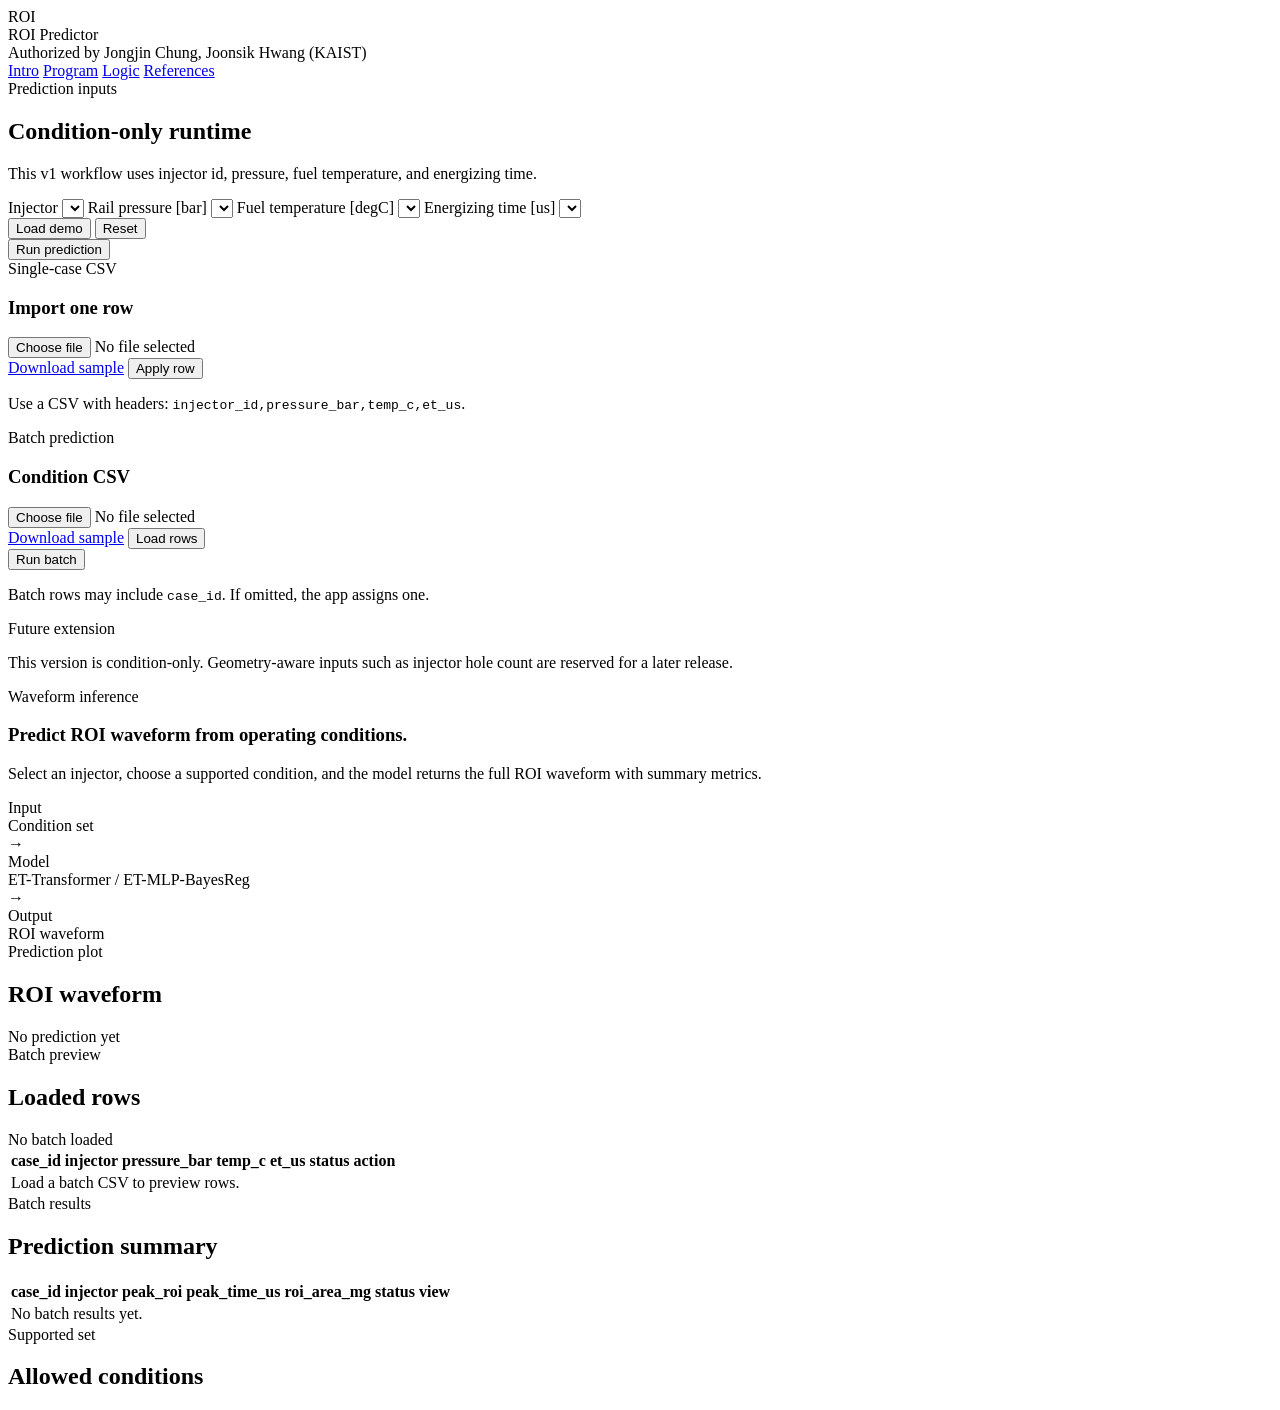
==== frontend/index.html @ 7e4f8ffe "Initial ROI Predictor webapp scaffold" ====
<!doctype html>
<html lang="en">
  <head>
    <meta charset="utf-8" />
    <meta name="viewport" content="width=device-width, initial-scale=1" />
    <title>ROI Predictor</title>
    <meta name="description" content="ROI Predictor webapp for condition-only waveform inference." />
    <link rel="preconnect" href="https://fonts.googleapis.com" />
    <link rel="preconnect" href="https://fonts.gstatic.com" crossorigin />
    <link
      href="https://fonts.googleapis.com/css2?family=Inter:wght@400;500;600;700;800&family=IBM+Plex+Mono:wght@400;500;600&display=swap"
      rel="stylesheet"
    />
    <link rel="stylesheet" href="/assets/styles.css" />
    <script src="https://cdn.plot.ly/plotly-2.32.0.min.js"></script>
    <script defer src="/assets/app.js"></script>
  </head>
  <body data-page="program">
    <header class="topbar">
      <div class="brand-lockup">
        <div class="brand-mark">ROI</div>
        <div>
          <div class="brand-name">ROI Predictor</div>
          <div class="brand-subtitle">Authorized by Jongjin Chung, Joonsik Hwang (KAIST)</div>
        </div>
      </div>
      <nav class="tabs" aria-label="Site sections">
        <a href="/intro.html">Intro</a>
        <a class="active" href="/index.html">Program</a>
        <a href="/logic.html">Logic</a>
        <a href="/references.html">References</a>
      </nav>
    </header>

    <main class="app-shell app-program">
      <aside class="rail">
        <section class="rail-block">
          <div class="eyebrow">Prediction inputs</div>
          <h2>Condition-only runtime</h2>
          <p class="muted">
            This v1 workflow uses injector id, pressure, fuel temperature, and energizing time.
          </p>
        </section>

        <section class="panel">
          <label for="injectorSelect">Injector</label>
          <select id="injectorSelect"></select>

          <label for="pressureSelect">Rail pressure [bar]</label>
          <select id="pressureSelect"></select>

          <label for="tempSelect">Fuel temperature [degC]</label>
          <select id="tempSelect"></select>

          <label for="etSelect">Energizing time [us]</label>
          <select id="etSelect"></select>

          <div class="row-actions">
            <button id="demoButton" class="secondary">Load demo</button>
            <button id="resetButton" class="secondary">Reset</button>
          </div>
          <button id="predictButton" class="primary">Run prediction</button>
        </section>

        <section class="panel">
          <div class="section-head">
            <div>
              <div class="eyebrow">Single-case CSV</div>
              <h3>Import one row</h3>
            </div>
          </div>
          <div class="file-row">
            <button id="singleCsvButton" class="secondary file-button">Choose file</button>
            <span id="singleCsvName" class="file-name">No file selected</span>
            <input id="singleCsvInput" type="file" accept=".csv,text/csv" hidden />
          </div>
          <div class="inline-actions">
            <a class="text-link" href="/assets/samples/single_case_sample.csv" download>Download sample</a>
            <button id="applySingleCsvButton" class="ghost">Apply row</button>
          </div>
          <p class="note">
            Use a CSV with headers: <code>injector_id,pressure_bar,temp_c,et_us</code>.
          </p>
        </section>

        <section class="panel">
          <div class="section-head">
            <div>
              <div class="eyebrow">Batch prediction</div>
              <h3>Condition CSV</h3>
            </div>
          </div>
          <div class="file-row">
            <button id="batchCsvButton" class="secondary file-button">Choose file</button>
            <span id="batchCsvName" class="file-name">No file selected</span>
            <input id="batchCsvInput" type="file" accept=".csv,text/csv" hidden />
          </div>
          <div class="inline-actions">
            <a class="text-link" href="/assets/samples/batch_condition_sample.csv" download>Download sample</a>
            <button id="parseBatchButton" class="ghost">Load rows</button>
          </div>
          <button id="runBatchButton" class="primary">Run batch</button>
          <p class="note">
            Batch rows may include <code>case_id</code>. If omitted, the app assigns one.
          </p>
        </section>

        <section class="panel small-note">
          <div class="eyebrow">Future extension</div>
          <p>
            This version is condition-only. Geometry-aware inputs such as injector hole count are reserved for a later release.
          </p>
        </section>
      </aside>

      <section class="workspace">
        <section class="hero-panel">
          <div class="hero-copy">
            <div class="eyebrow">Waveform inference</div>
            <h1>Predict ROI waveform from operating conditions.</h1>
            <p>
              Select an injector, choose a supported condition, and the model returns the full ROI waveform with summary metrics.
            </p>
          </div>
          <div class="hero-visual" aria-hidden="true">
            <div class="signal-card">
              <div class="signal-label">Input</div>
              <div class="signal-value">Condition set</div>
            </div>
            <div class="signal-arrow">→</div>
            <div class="signal-card accent">
              <div class="signal-label">Model</div>
              <div class="signal-value" id="activeModelLabel">ET-Transformer / ET-MLP-BayesReg</div>
            </div>
            <div class="signal-arrow">→</div>
            <div class="signal-card">
              <div class="signal-label">Output</div>
              <div class="signal-value">ROI waveform</div>
            </div>
          </div>
        </section>

        <section class="summary-grid" id="summaryCards"></section>

        <section class="panel plot-panel">
          <div class="section-head">
            <div>
              <div class="eyebrow">Prediction plot</div>
              <h2>ROI waveform</h2>
            </div>
            <div class="plot-meta" id="plotMeta">No prediction yet</div>
          </div>
          <div id="waveformPlot" class="plot-canvas"></div>
        </section>

        <section class="panel">
          <div class="section-head">
            <div>
              <div class="eyebrow">Batch preview</div>
              <h2>Loaded rows</h2>
            </div>
            <div class="plot-meta" id="batchStatus">No batch loaded</div>
          </div>
          <div class="table-wrap">
            <table class="data-table">
              <thead>
                <tr>
                  <th>case_id</th>
                  <th>injector</th>
                  <th>pressure_bar</th>
                  <th>temp_c</th>
                  <th>et_us</th>
                  <th>status</th>
                  <th>action</th>
                </tr>
              </thead>
              <tbody id="batchPreviewBody">
                <tr>
                  <td colspan="7" class="empty-state">Load a batch CSV to preview rows.</td>
                </tr>
              </tbody>
            </table>
          </div>
        </section>

        <section class="panel">
          <div class="section-head">
            <div>
              <div class="eyebrow">Batch results</div>
              <h2>Prediction summary</h2>
            </div>
          </div>
          <div class="table-wrap">
            <table class="data-table">
              <thead>
                <tr>
                  <th>case_id</th>
                  <th>injector</th>
                  <th>peak_roi</th>
                  <th>peak_time_us</th>
                  <th>roi_area_mg</th>
                  <th>status</th>
                  <th>view</th>
                </tr>
              </thead>
              <tbody id="batchResultsBody">
                <tr>
                  <td colspan="7" class="empty-state">No batch results yet.</td>
                </tr>
              </tbody>
            </table>
          </div>
        </section>

        <section class="panel">
          <div class="section-head">
            <div>
              <div class="eyebrow">Supported set</div>
              <h2>Allowed conditions</h2>
            </div>
          </div>
          <div id="supportedConditions" class="supported-grid"></div>
        </section>
      </section>
    </main>
  </body>
</html>
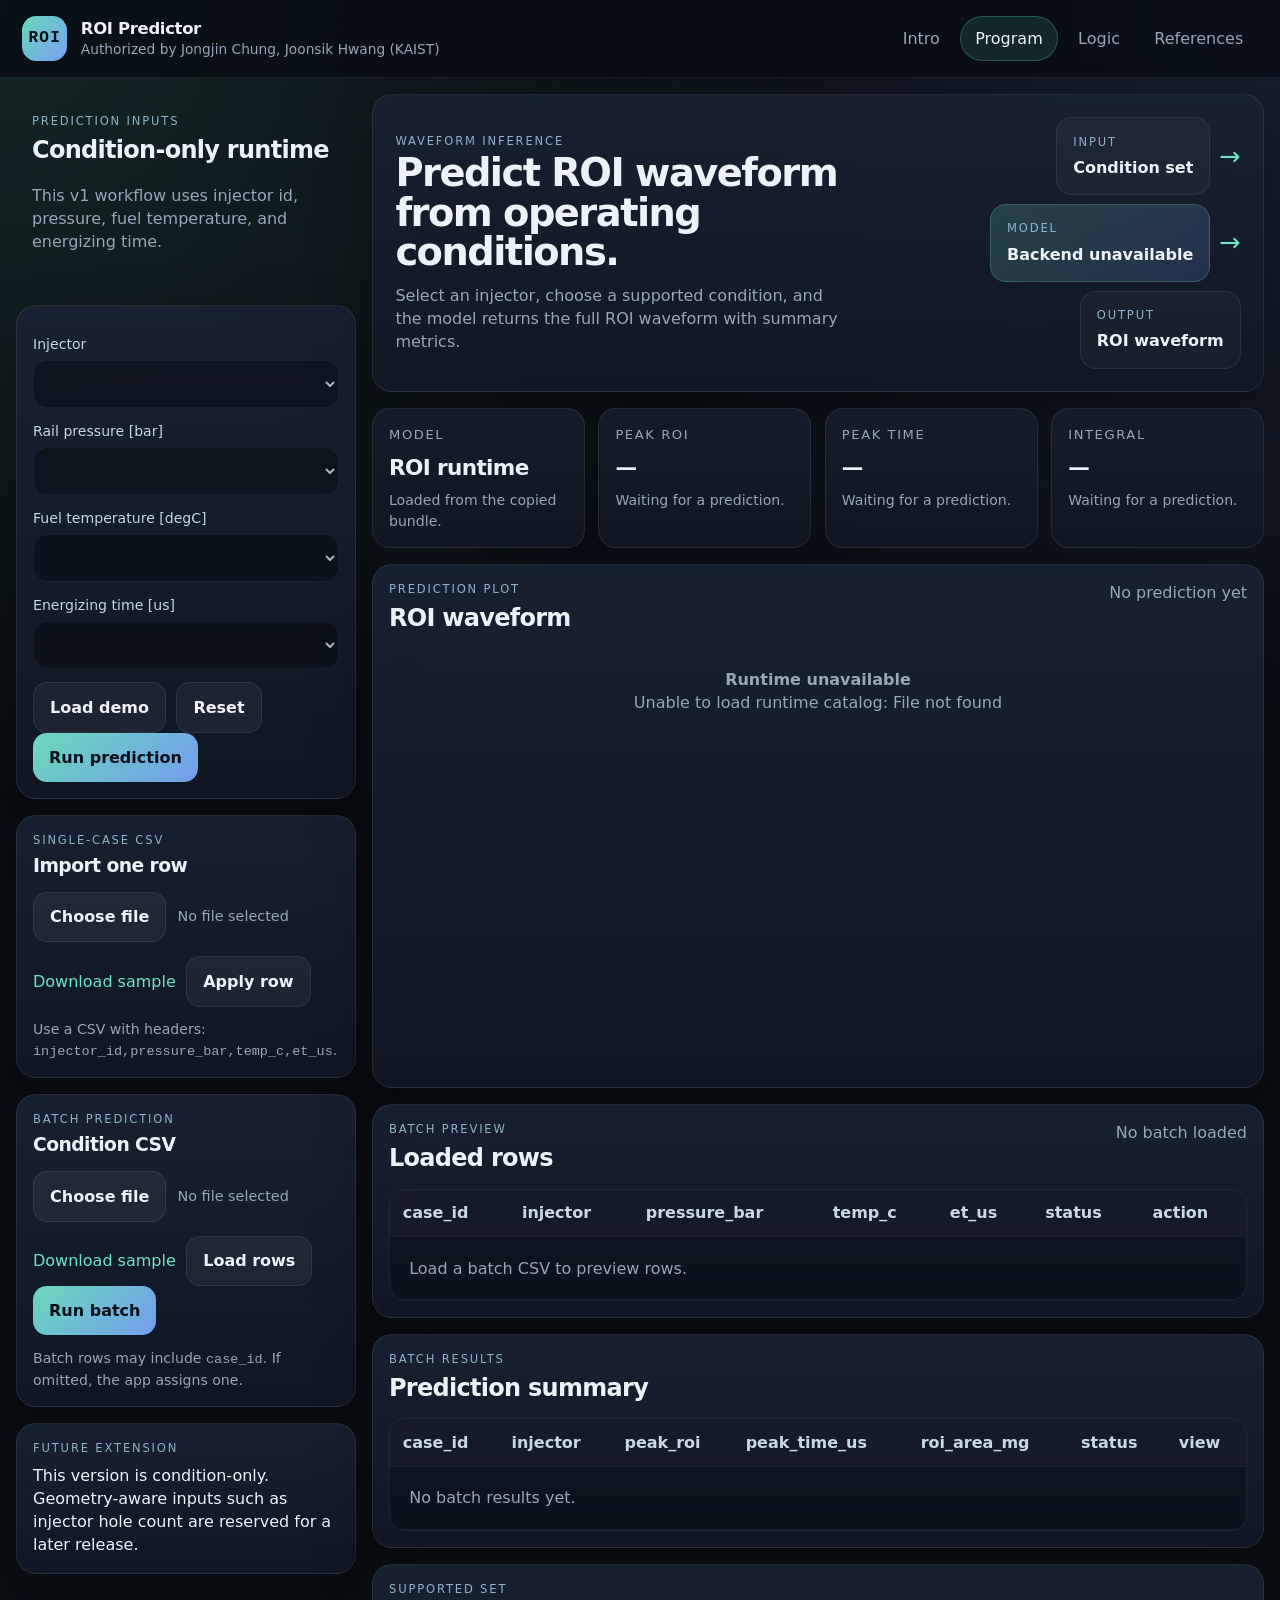
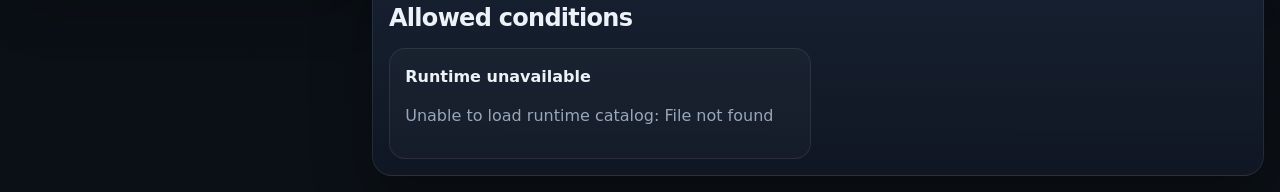
==== commit 72f2ef8b: "Fix local file paths for ROI pages" ====
--- a/frontend/index.html
+++ b/frontend/index.html
@@ -11,9 +11,9 @@
       href="https://fonts.googleapis.com/css2?family=Inter:wght@400;500;600;700;800&family=IBM+Plex+Mono:wght@400;500;600&display=swap"
       rel="stylesheet"
     />
-    <link rel="stylesheet" href="/assets/styles.css" />
-    <script src="https://cdn.plot.ly/plotly-2.32.0.min.js"></script>
-    <script defer src="/assets/app.js"></script>
+    <link rel="stylesheet" href="assets/styles.css" />
+    <script src="assets/vendor/plotly-2.32.0.min.js"></script>
+    <script defer src="assets/app.js"></script>
   </head>
   <body data-page="program">
     <header class="topbar">
@@ -25,10 +25,10 @@
         </div>
       </div>
       <nav class="tabs" aria-label="Site sections">
-        <a href="/intro.html">Intro</a>
-        <a class="active" href="/index.html">Program</a>
-        <a href="/logic.html">Logic</a>
-        <a href="/references.html">References</a>
+        <a href="intro.html">Intro</a>
+        <a class="active" href="index.html">Program</a>
+        <a href="logic.html">Logic</a>
+        <a href="references.html">References</a>
       </nav>
     </header>
 
@@ -75,7 +75,7 @@
             <input id="singleCsvInput" type="file" accept=".csv,text/csv" hidden />
           </div>
           <div class="inline-actions">
-            <a class="text-link" href="/assets/samples/single_case_sample.csv" download>Download sample</a>
+            <a class="text-link" href="assets/samples/single_case_sample.csv" download>Download sample</a>
             <button id="applySingleCsvButton" class="ghost">Apply row</button>
           </div>
           <p class="note">
@@ -96,7 +96,7 @@
             <input id="batchCsvInput" type="file" accept=".csv,text/csv" hidden />
           </div>
           <div class="inline-actions">
-            <a class="text-link" href="/assets/samples/batch_condition_sample.csv" download>Download sample</a>
+            <a class="text-link" href="assets/samples/batch_condition_sample.csv" download>Download sample</a>
             <button id="parseBatchButton" class="ghost">Load rows</button>
           </div>
           <button id="runBatchButton" class="primary">Run batch</button>
@@ -225,4 +225,3 @@
     </main>
   </body>
 </html>
-
--- a/frontend/assets/styles.css
+++ b/frontend/assets/styles.css
@@ -0,0 +1,241 @@
+:root {
+  --bg: #0b1016;
+  --bg-soft: #111824;
+  --surface: #151e2b;
+  --surface-2: #182234;
+  --line: rgba(255, 255, 255, 0.08);
+  --text: #ecf2f8;
+  --muted: #97a6b9;
+  --accent: #6fe3c2;
+  --accent-2: #7ca8ff;
+  --warn: #ffcf6b;
+  --error: #ff8c8c;
+  --shadow: 0 24px 60px rgba(0, 0, 0, 0.28);
+  --radius: 20px;
+  --radius-sm: 14px;
+  --mono: "IBM Plex Mono", ui-monospace, SFMono-Regular, Consolas, monospace;
+  --sans: "Inter", system-ui, -apple-system, BlinkMacSystemFont, "Segoe UI", sans-serif;
+}
+
+* { box-sizing: border-box; }
+html, body {
+  margin: 0;
+  min-height: 100%;
+  background:
+    radial-gradient(circle at top left, rgba(111, 227, 194, 0.12), transparent 36%),
+    radial-gradient(circle at top right, rgba(124, 168, 255, 0.12), transparent 34%),
+    linear-gradient(180deg, #080c12 0%, #0b1016 100%);
+  color: var(--text);
+  font-family: var(--sans);
+}
+body { line-height: 1.45; }
+a { color: inherit; text-decoration: none; }
+code { font-family: var(--mono); font-size: 0.96em; }
+
+.topbar {
+  position: sticky; top: 0; z-index: 10;
+  display: flex; align-items: center; justify-content: space-between; gap: 1rem;
+  padding: 1rem 1.4rem;
+  backdrop-filter: blur(22px);
+  background: rgba(8, 12, 18, 0.74);
+  border-bottom: 1px solid var(--line);
+}
+.brand-lockup { display: flex; align-items: center; gap: 0.85rem; min-width: 0; }
+.brand-mark {
+  width: 2.8rem; height: 2.8rem; display: grid; place-items: center;
+  border-radius: 0.9rem;
+  background: linear-gradient(135deg, rgba(111, 227, 194, 0.95), rgba(124, 168, 255, 0.95));
+  color: #061018;
+  font-family: var(--mono); font-weight: 700; letter-spacing: 0.08em;
+}
+.brand-name { font-size: 1.03rem; font-weight: 700; letter-spacing: -0.02em; }
+.brand-subtitle, .muted, .note, .plot-meta, .file-name { color: var(--muted); }
+.brand-subtitle { font-size: 0.86rem; }
+.tabs { display: flex; align-items: center; gap: 0.35rem; flex-wrap: wrap; }
+.tabs a {
+  padding: 0.62rem 0.9rem; border-radius: 999px; color: var(--muted);
+  transition: background 0.18s ease, color 0.18s ease, transform 0.18s ease;
+}
+.tabs a:hover { background: rgba(255,255,255,0.05); color: var(--text); }
+.tabs a.active {
+  background: rgba(111, 227, 194, 0.12); color: var(--text);
+  border: 1px solid rgba(111, 227, 194, 0.25);
+}
+
+.app-shell {
+  display: grid; grid-template-columns: 340px minmax(0, 1fr); gap: 1rem; padding: 1rem;
+}
+.rail, .workspace { display: flex; flex-direction: column; gap: 1rem; min-width: 0; }
+.panel, .hero-panel, .landing-visual, .info-block, .doc-block, .doc-hero {
+  background: linear-gradient(180deg, rgba(24,34,52,0.92), rgba(17,24,36,0.95));
+  border: 1px solid var(--line);
+  border-radius: var(--radius);
+  box-shadow: var(--shadow);
+}
+.panel, .doc-block { padding: 1rem; }
+.rail-block, .doc-hero { padding: 1.2rem 1rem; }
+
+.hero-panel {
+  display: grid; grid-template-columns: 1.25fr 1fr; gap: 1.4rem; align-items: center; padding: 1.4rem;
+}
+.hero-copy h1, .landing-copy h1, .doc-hero h1 {
+  margin: 0.25rem 0 0.8rem; line-height: 1.02; letter-spacing: -0.04em;
+}
+.hero-copy h1 { font-size: clamp(2rem, 3vw, 3.5rem); }
+.landing-copy h1, .doc-hero h1 { font-size: clamp(2.1rem, 5vw, 4.4rem); }
+.hero-copy p, .landing-copy p, .doc-hero p {
+  margin: 0; max-width: 62ch; color: var(--muted); font-size: 1rem;
+}
+.hero-visual {
+  display: flex; align-items: center; justify-content: flex-end; gap: 0.55rem; flex-wrap: wrap;
+}
+.signal-card {
+  min-width: 120px; padding: 0.95rem 1rem; border-radius: 16px;
+  border: 1px solid rgba(255,255,255,0.08); background: rgba(255,255,255,0.03);
+}
+.signal-card.accent {
+  background: linear-gradient(135deg, rgba(111,227,194,0.18), rgba(124,168,255,0.16));
+  border-color: rgba(111,227,194,0.22);
+}
+.signal-label, .eyebrow {
+  text-transform: uppercase; letter-spacing: 0.16em; font-size: 0.72rem; color: #8fb2c9;
+}
+.signal-value { margin-top: 0.35rem; font-weight: 700; }
+.signal-arrow { font-size: 1.6rem; color: var(--accent); }
+.section-head {
+  display: flex; align-items: flex-start; justify-content: space-between; gap: 1rem; margin-bottom: 0.8rem;
+}
+.section-head h2, .section-head h3, .rail-block h2, .doc-block h2, .info-block h2 {
+  margin: 0.2rem 0 0; letter-spacing: -0.03em;
+}
+.summary-grid { display: grid; grid-template-columns: repeat(4, minmax(0, 1fr)); gap: 0.85rem; }
+.metric-card {
+  padding: 1rem; border-radius: 18px;
+  background: linear-gradient(180deg, rgba(21,30,43,0.92), rgba(17,24,36,0.9));
+  border: 1px solid var(--line); min-height: 120px;
+}
+.metric-card .label {
+  color: var(--muted); font-size: 0.82rem; text-transform: uppercase; letter-spacing: 0.12em;
+}
+.metric-card .value {
+  margin-top: 0.5rem; font-size: 1.35rem; font-weight: 800; letter-spacing: -0.03em;
+}
+.metric-card .detail { margin-top: 0.45rem; color: var(--muted); font-size: 0.88rem; }
+.plot-panel { padding-bottom: 1.15rem; }
+.plot-canvas { width: 100%; min-height: 420px; }
+.supported-grid { display: grid; grid-template-columns: repeat(2, minmax(0, 1fr)); gap: 0.85rem; }
+.support-card {
+  padding: 0.95rem; border-radius: 16px; border: 1px solid var(--line); background: rgba(255,255,255,0.025);
+}
+.support-card h3 { margin: 0 0 0.35rem; font-size: 1rem; }
+.chips { display: flex; flex-wrap: wrap; gap: 0.4rem; }
+.chip {
+  padding: 0.35rem 0.55rem; border-radius: 999px; background: rgba(255,255,255,0.05);
+  color: var(--text); border: 1px solid rgba(255,255,255,0.06); font-size: 0.84rem;
+}
+label {
+  display: block; margin: 0.8rem 0 0.35rem; font-size: 0.88rem; color: #c6d5e3;
+}
+select, input[type="text"], input[type="number"], textarea {
+  width: 100%; padding: 0.78rem 0.92rem; border-radius: 14px;
+  border: 1px solid rgba(255,255,255,0.08); background: rgba(8,12,18,0.8);
+  color: var(--text); font: inherit;
+}
+textarea { min-height: 120px; resize: vertical; }
+select:focus, input:focus, textarea:focus, button:focus {
+  outline: 2px solid rgba(111,227,194,0.35); outline-offset: 2px;
+}
+button, .primary-link, .secondary-link {
+  border: 0; border-radius: 14px; padding: 0.8rem 1rem; font: inherit; font-weight: 700; cursor: pointer;
+  transition: transform 0.18s ease, background 0.18s ease, opacity 0.18s ease;
+}
+button:hover, .primary-link:hover, .secondary-link:hover { transform: translateY(-1px); }
+button.primary, .primary-link {
+  background: linear-gradient(135deg, rgba(111,227,194,0.95), rgba(124,168,255,0.92)); color: #071019;
+}
+button.secondary, .secondary-link, button.ghost {
+  background: rgba(255,255,255,0.05); color: var(--text); border: 1px solid rgba(255,255,255,0.08);
+}
+button.ghost { width: auto; }
+.row-actions, .inline-actions { display: flex; gap: 0.65rem; margin-top: 0.85rem; align-items: center; flex-wrap: wrap; }
+.file-row { display: flex; align-items: center; gap: 0.7rem; margin-top: 0.25rem; }
+.file-button { white-space: nowrap; }
+.file-name { font-size: 0.9rem; }
+.note { font-size: 0.88rem; margin: 0.8rem 0 0; }
+.small-note p { margin: 0.45rem 0 0; }
+.table-wrap {
+  overflow: auto; border-radius: 16px; border: 1px solid rgba(255,255,255,0.06);
+}
+.data-table {
+  width: 100%; border-collapse: collapse; min-width: 760px; background: rgba(8,12,18,0.45);
+}
+.data-table.compact { min-width: 820px; }
+.data-table th, .data-table td {
+  padding: 0.74rem 0.8rem; text-align: left; border-bottom: 1px solid rgba(255,255,255,0.06); vertical-align: middle;
+}
+.data-table th {
+  color: #c9d8e6; background: rgba(255,255,255,0.03); position: sticky; top: 0; z-index: 1;
+}
+.data-table tbody tr:hover { background: rgba(255,255,255,0.03); }
+.empty-state { text-align: center; color: var(--muted); padding: 1.2rem !important; }
+
+.landing {
+  width: min(1240px, calc(100% - 2rem)); margin: 0 auto; padding: 1rem 0 2rem;
+}
+.landing-hero {
+  display: grid; grid-template-columns: 1.1fr 0.9fr; gap: 1rem; align-items: stretch; min-height: calc(100svh - 110px);
+}
+.landing-copy, .landing-visual, .info-block, .doc-block, .doc-hero { padding: 1.5rem; }
+.landing-copy { display: flex; flex-direction: column; justify-content: center; }
+.landing-actions { display: flex; gap: 0.75rem; margin-top: 1.35rem; flex-wrap: wrap; }
+.intro-flow {
+  display: grid; grid-template-columns: 1fr auto 1fr auto 1fr; gap: 0.7rem; height: 100%; align-items: center;
+}
+.flow-step {
+  min-height: 220px; display: flex; flex-direction: column; justify-content: center;
+  border-radius: 18px; border: 1px solid rgba(255,255,255,0.08); padding: 1rem; background: rgba(255,255,255,0.03);
+}
+.flow-step.accent { background: linear-gradient(135deg, rgba(111,227,194,0.14), rgba(124,168,255,0.16)); }
+.flow-step span {
+  display: inline-grid; place-items: center; width: 2rem; height: 2rem; border-radius: 999px;
+  background: rgba(255,255,255,0.08); margin-bottom: 0.75rem; font-family: var(--mono);
+}
+.flow-step strong { font-size: 1.05rem; margin-bottom: 0.5rem; }
+.flow-step p { margin: 0; color: var(--muted); }
+.flow-arrow { font-size: 1.6rem; color: var(--accent); }
+.info-columns { display: grid; grid-template-columns: repeat(3, minmax(0, 1fr)); gap: 1rem; margin-top: 1rem; }
+.info-block h2 { margin: 0 0 0.65rem; }
+.info-block p { margin: 0; color: var(--muted); }
+
+.doc-layout {
+  width: min(1200px, calc(100% - 2rem)); margin: 0 auto; padding: 1rem 0 2rem;
+}
+.doc-grid { display: grid; grid-template-columns: repeat(2, minmax(0, 1fr)); gap: 1rem; margin-top: 1rem; }
+.doc-block.full { grid-column: 1 / -1; }
+.doc-block.highlight { background: linear-gradient(135deg, rgba(111,227,194,0.12), rgba(124,168,255,0.12)); }
+.doc-block ul, .doc-block ol { margin: 0.75rem 0 0 1.2rem; padding: 0; color: var(--muted); }
+.doc-block li + li { margin-top: 0.3rem; }
+.ref-list { margin: 0; padding-left: 1.1rem; color: var(--muted); }
+.mini-summary { display: grid; gap: 0.55rem; }
+.mini-summary .summary-row {
+  display: flex; justify-content: space-between; gap: 0.8rem; padding: 0.72rem 0.85rem;
+  border-radius: 14px; background: rgba(255,255,255,0.03); border: 1px solid rgba(255,255,255,0.06);
+}
+.mini-summary .summary-row strong { color: var(--text); }
+.text-link { color: var(--accent); }
+
+@media (max-width: 1100px) {
+  .app-shell, .hero-panel, .landing-hero, .info-columns, .doc-grid { grid-template-columns: 1fr; }
+  .summary-grid, .supported-grid { grid-template-columns: repeat(2, minmax(0, 1fr)); }
+}
+
+@media (max-width: 760px) {
+  .topbar { position: static; flex-direction: column; align-items: flex-start; }
+  .app-shell { padding: 0.75rem; }
+  .summary-grid, .supported-grid { grid-template-columns: 1fr; }
+  .landing { width: calc(100% - 1rem); }
+  .landing-hero { min-height: auto; }
+  .intro-flow { grid-template-columns: 1fr; }
+  .flow-arrow { display: none; }
+}
+
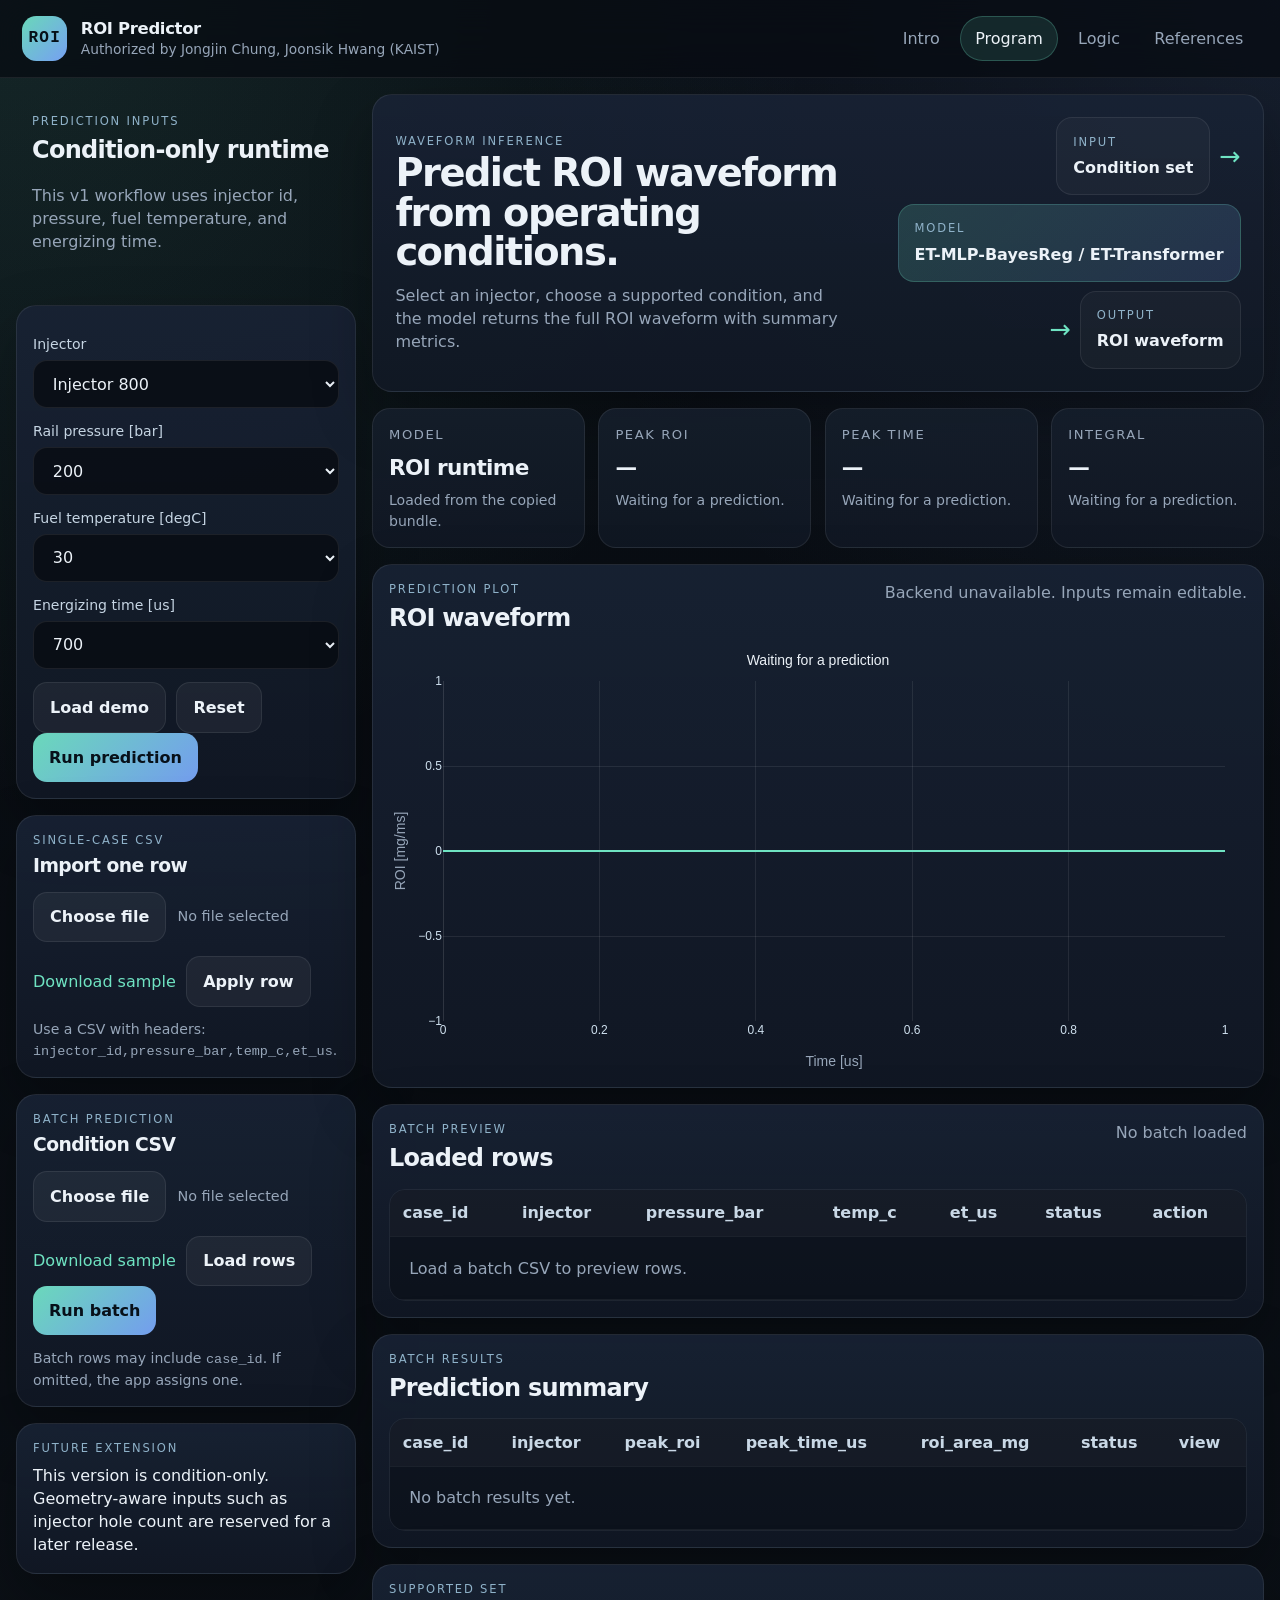
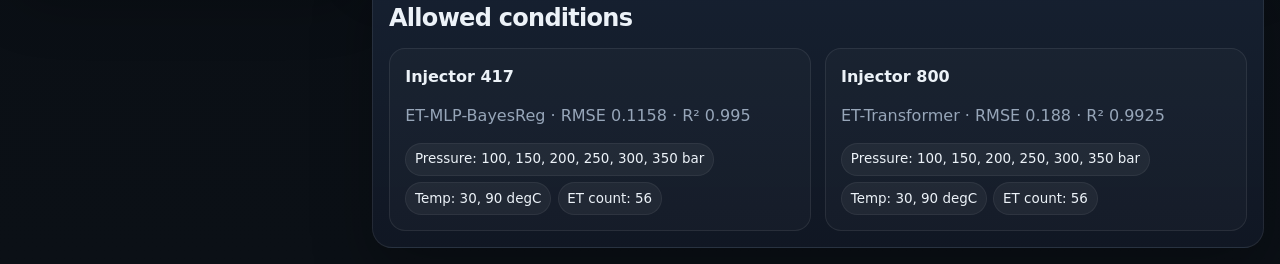
==== commit 04bb5cc3: "Keep ROI program editable without backend" ====
--- a/frontend/index.html
+++ b/frontend/index.html
@@ -12,6 +12,7 @@
       rel="stylesheet"
     />
     <link rel="stylesheet" href="assets/styles.css" />
+    <script src="assets/catalog.fallback.js"></script>
     <script src="assets/vendor/plotly-2.32.0.min.js"></script>
     <script defer src="assets/app.js"></script>
   </head>
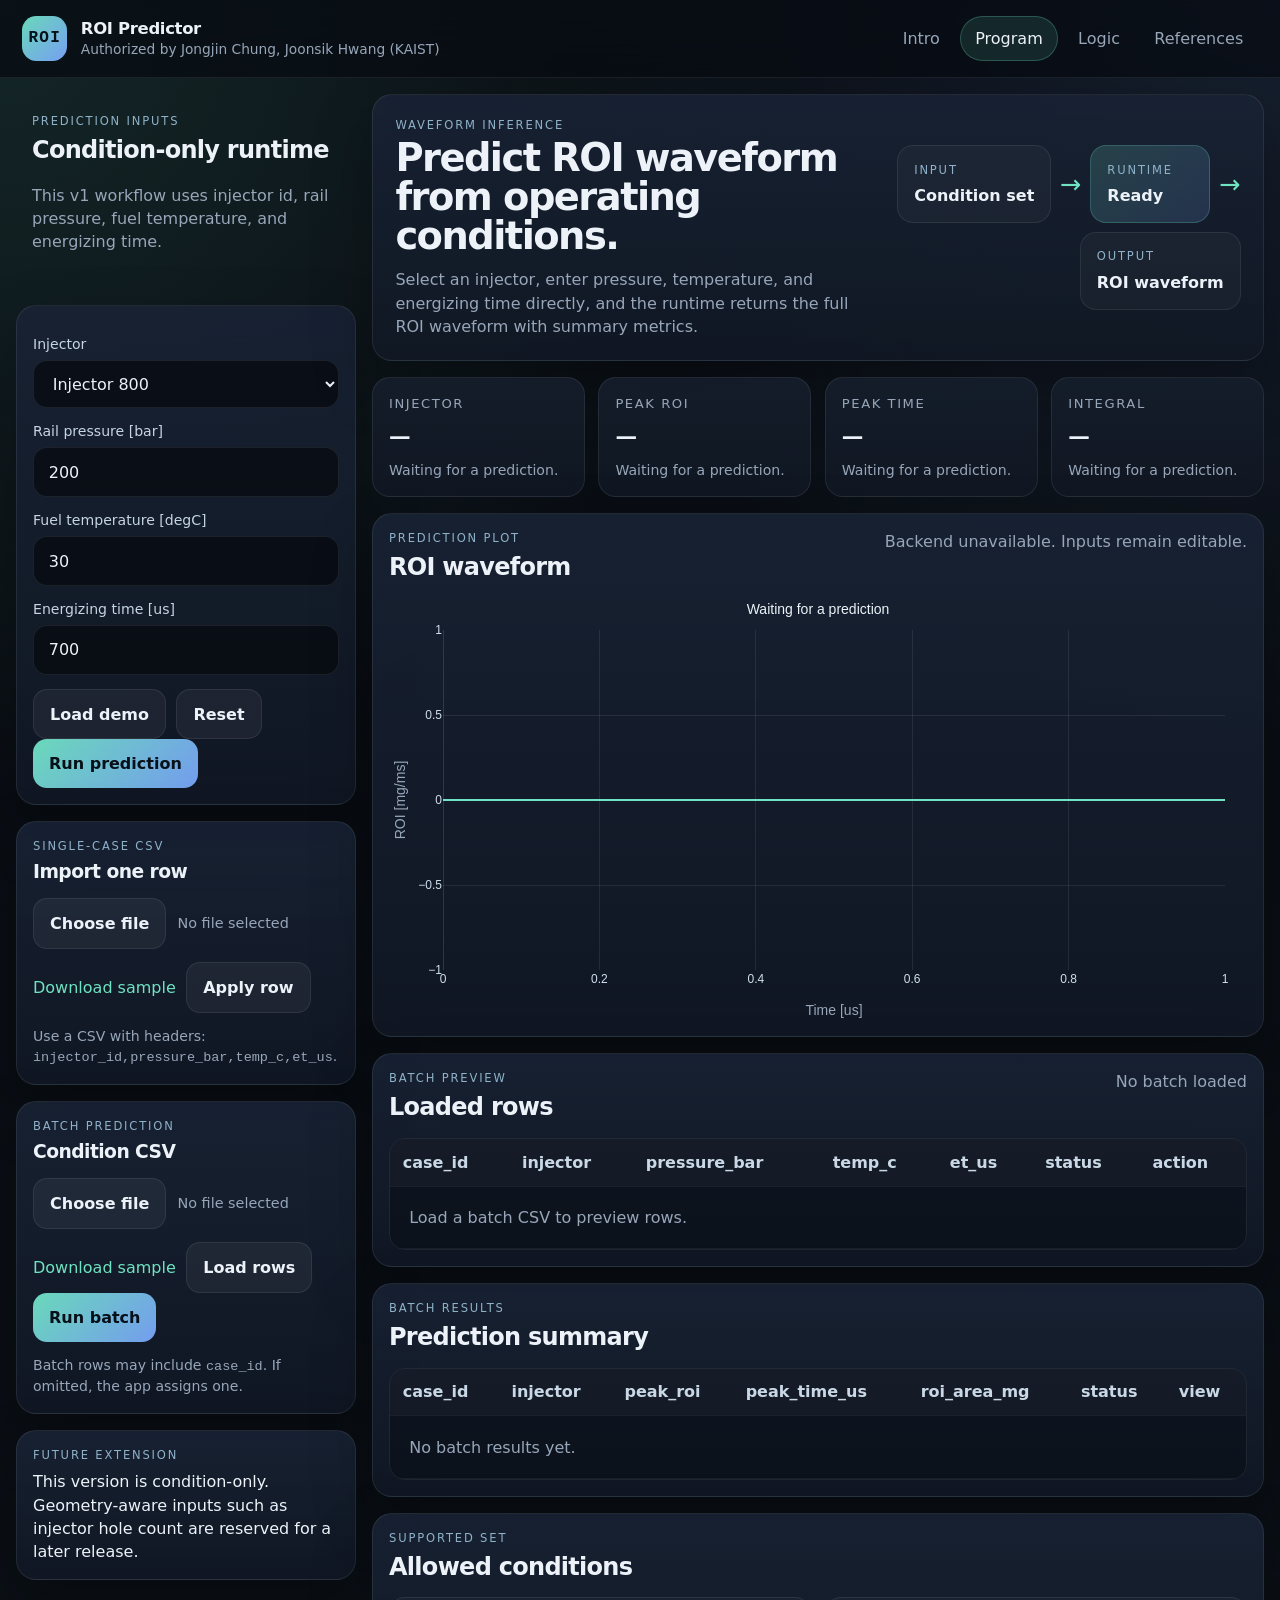
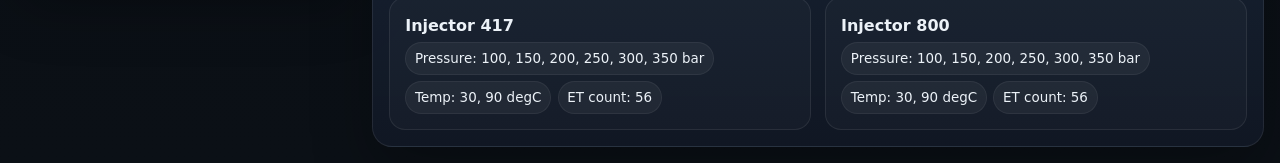
==== commit aa6eab21: "Use direct ROI inputs in program" ====
--- a/frontend/index.html
+++ b/frontend/index.html
@@ -39,7 +39,7 @@
           <div class="eyebrow">Prediction inputs</div>
           <h2>Condition-only runtime</h2>
           <p class="muted">
-            This v1 workflow uses injector id, pressure, fuel temperature, and energizing time.
+            This v1 workflow uses injector id, rail pressure, fuel temperature, and energizing time.
           </p>
         </section>
 
@@ -47,14 +47,14 @@
           <label for="injectorSelect">Injector</label>
           <select id="injectorSelect"></select>
 
-          <label for="pressureSelect">Rail pressure [bar]</label>
-          <select id="pressureSelect"></select>
-
-          <label for="tempSelect">Fuel temperature [degC]</label>
-          <select id="tempSelect"></select>
-
-          <label for="etSelect">Energizing time [us]</label>
-          <select id="etSelect"></select>
+          <label for="pressureInput">Rail pressure [bar]</label>
+          <input id="pressureInput" type="number" step="1" inputmode="numeric" />
+
+          <label for="tempInput">Fuel temperature [degC]</label>
+          <input id="tempInput" type="number" step="1" inputmode="numeric" />
+
+          <label for="etInput">Energizing time [us]</label>
+          <input id="etInput" type="number" step="1" inputmode="numeric" />
 
           <div class="row-actions">
             <button id="demoButton" class="secondary">Load demo</button>
@@ -120,7 +120,7 @@
             <div class="eyebrow">Waveform inference</div>
             <h1>Predict ROI waveform from operating conditions.</h1>
             <p>
-              Select an injector, choose a supported condition, and the model returns the full ROI waveform with summary metrics.
+              Select an injector, enter pressure, temperature, and energizing time directly, and the runtime returns the full ROI waveform with summary metrics.
             </p>
           </div>
           <div class="hero-visual" aria-hidden="true">
@@ -130,8 +130,8 @@
             </div>
             <div class="signal-arrow">→</div>
             <div class="signal-card accent">
-              <div class="signal-label">Model</div>
-              <div class="signal-value" id="activeModelLabel">ET-Transformer / ET-MLP-BayesReg</div>
+              <div class="signal-label">Runtime</div>
+              <div class="signal-value">Ready</div>
             </div>
             <div class="signal-arrow">→</div>
             <div class="signal-card">
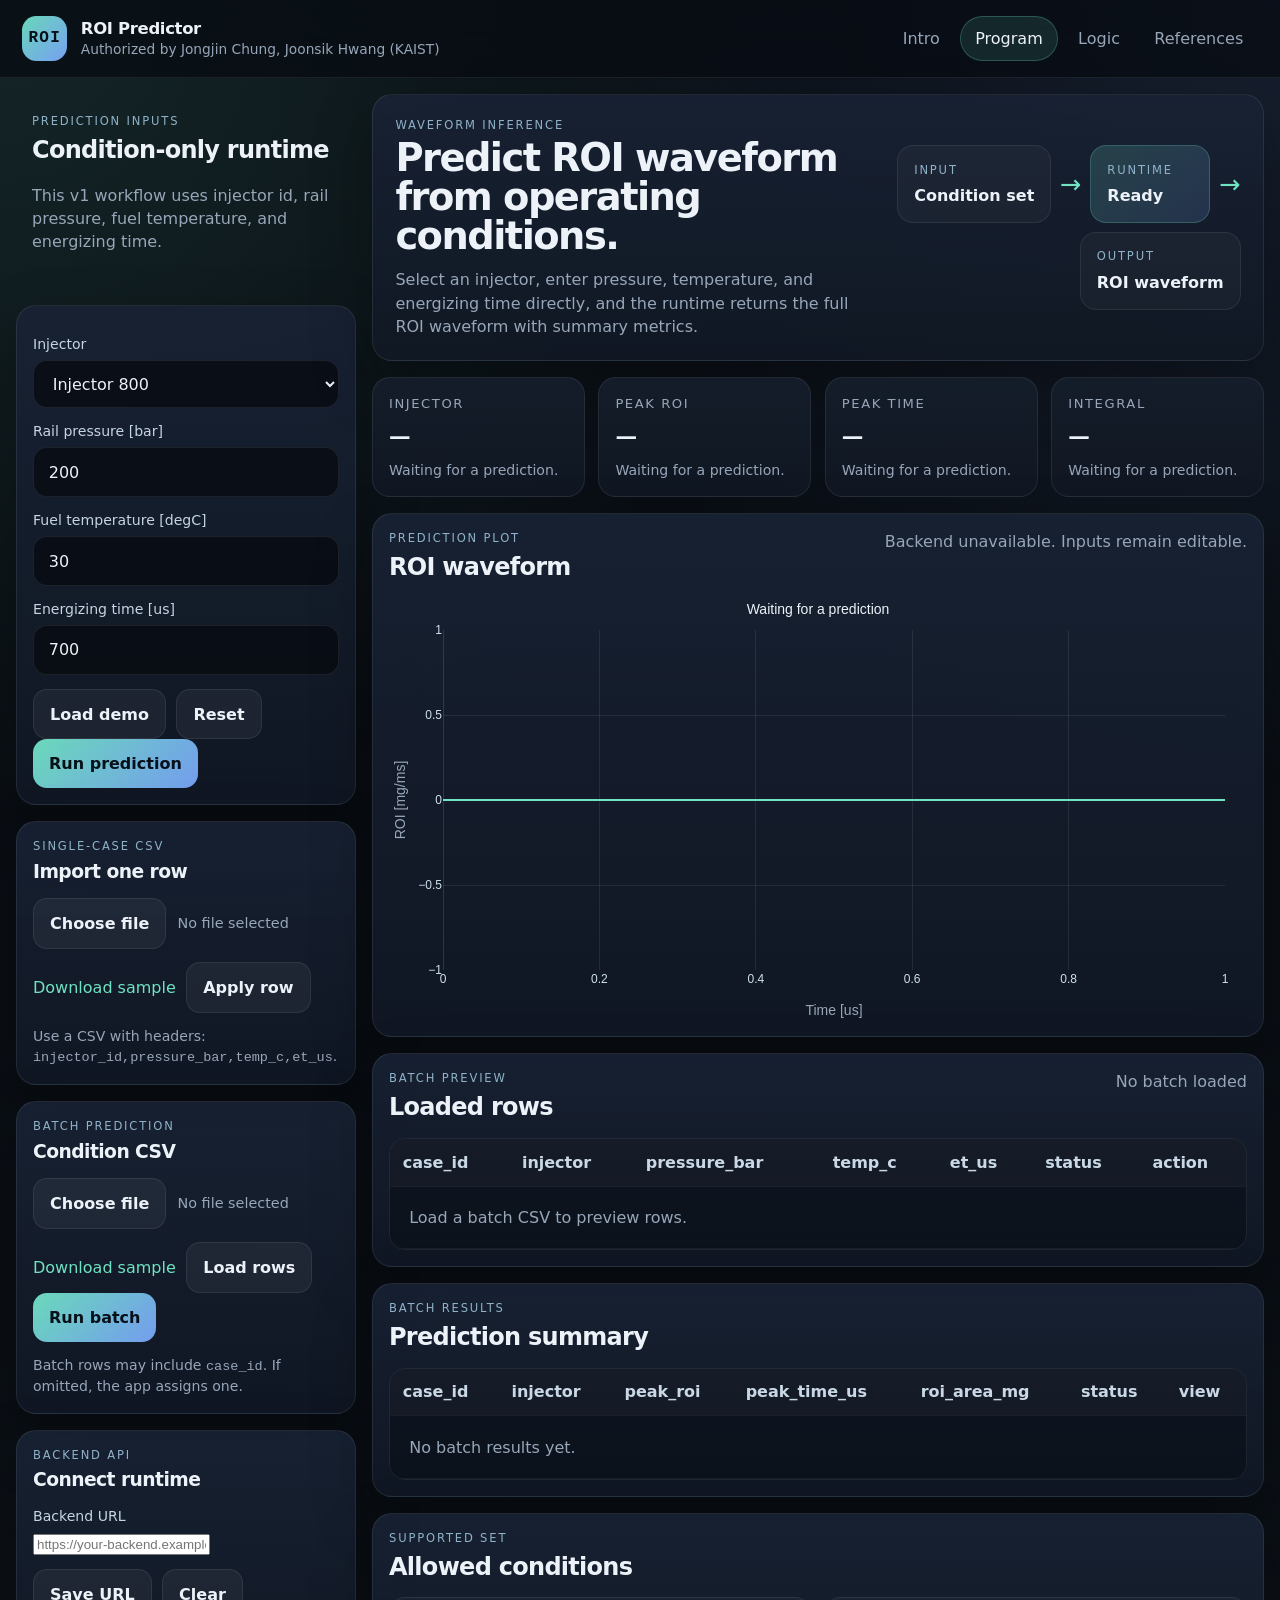
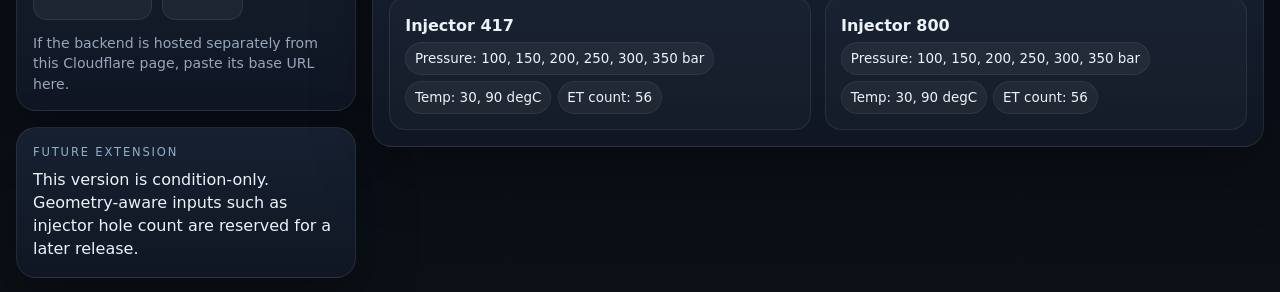
==== commit a8d70f6a: "Add backend URL support for hosted frontend" ====
--- a/frontend/index.html
+++ b/frontend/index.html
@@ -106,6 +106,30 @@
           </p>
         </section>
 
+        <section class="panel">
+          <div class="section-head">
+            <div>
+              <div class="eyebrow">Backend API</div>
+              <h3>Connect runtime</h3>
+            </div>
+          </div>
+          <label for="apiBaseInput">Backend URL</label>
+          <input
+            id="apiBaseInput"
+            type="url"
+            inputmode="url"
+            placeholder="https://your-backend.example.com"
+            autocomplete="url"
+          />
+          <div class="row-actions">
+            <button id="saveApiBaseButton" class="secondary">Save URL</button>
+            <button id="clearApiBaseButton" class="secondary">Clear</button>
+          </div>
+          <p class="note" id="apiBaseNote">
+            If the backend is hosted separately from this Cloudflare page, paste its base URL here.
+          </p>
+        </section>
+
         <section class="panel small-note">
           <div class="eyebrow">Future extension</div>
           <p>
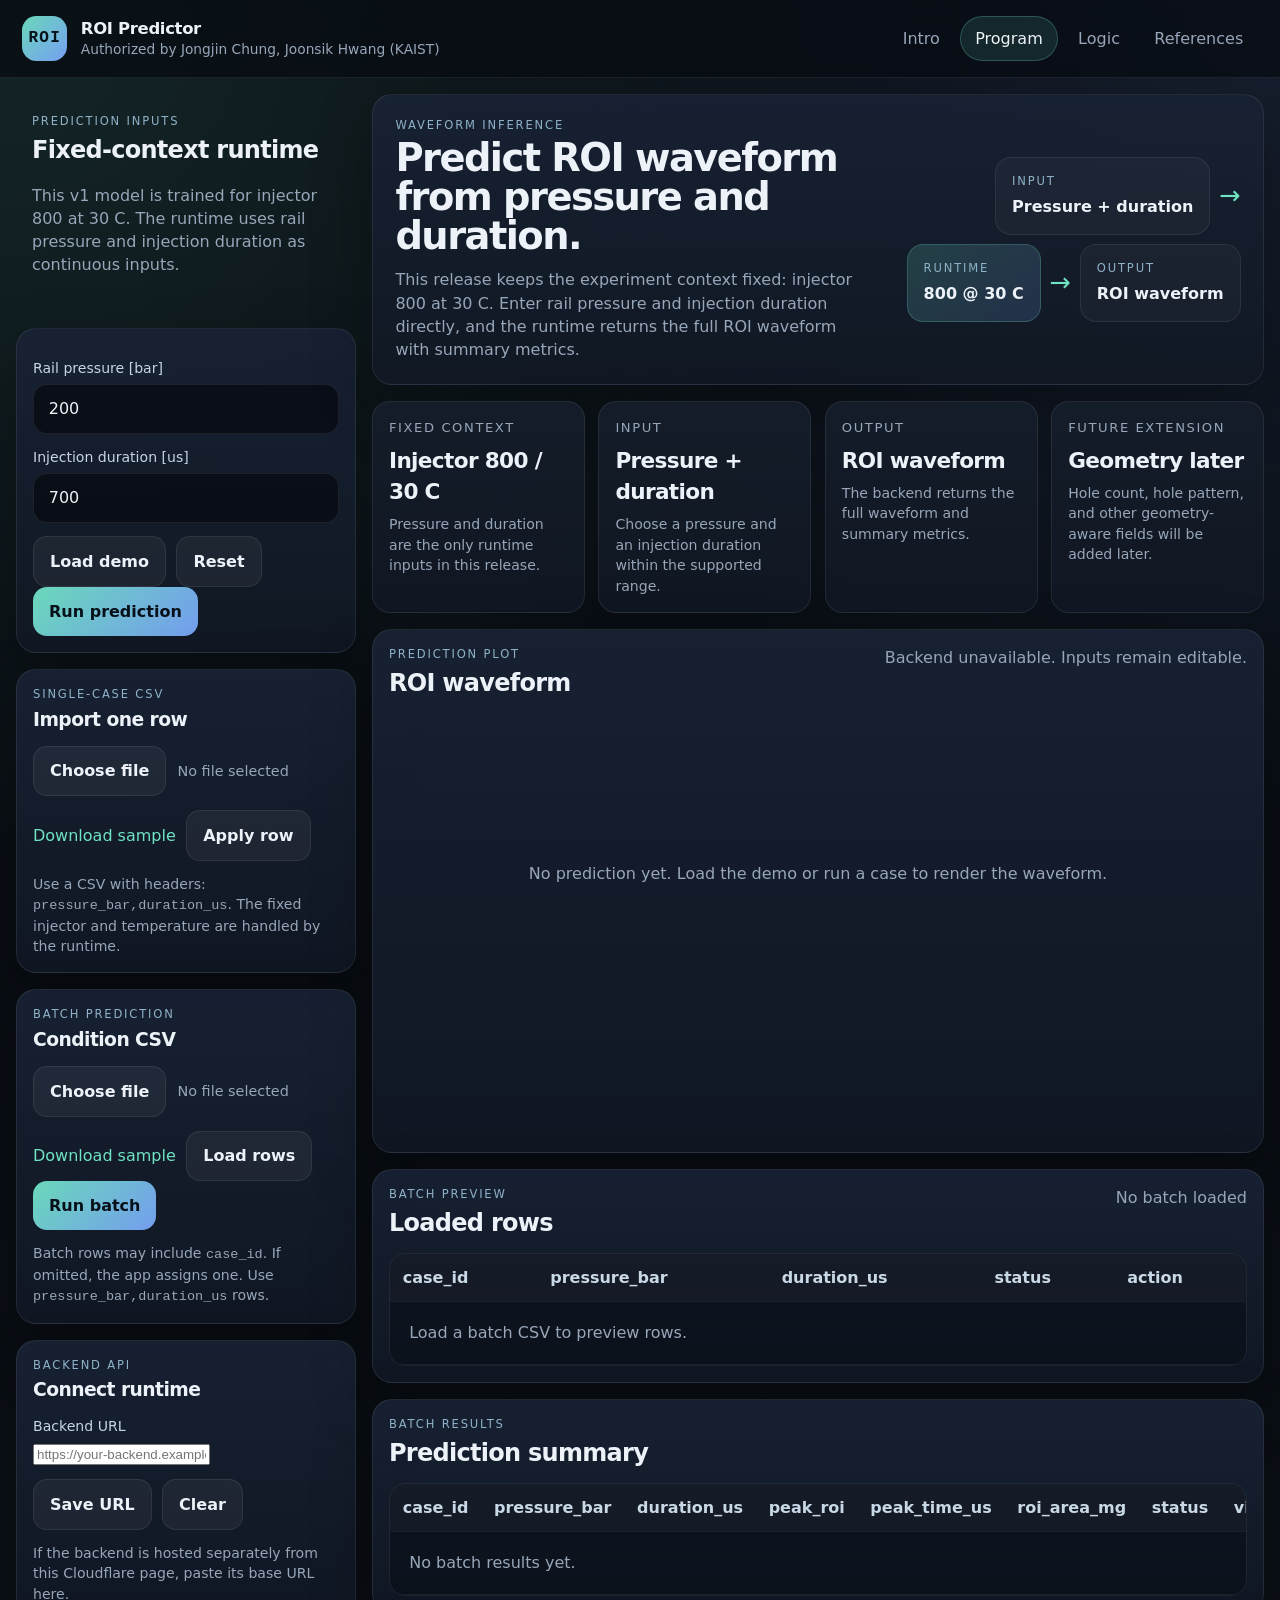
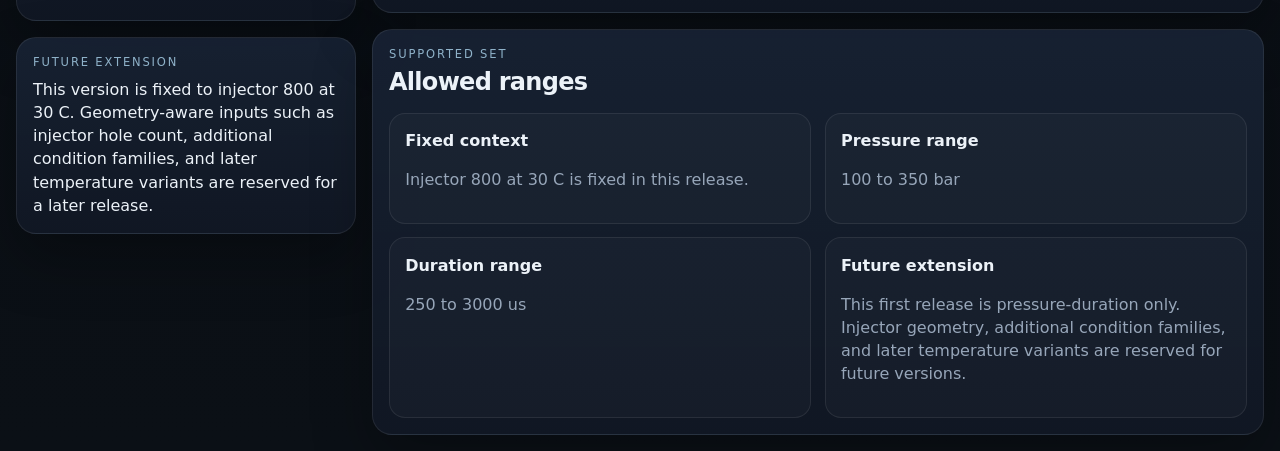
==== commit df5dd613: "Switch ROI webapp to fixed-context ModelB" ====
--- a/frontend/index.html
+++ b/frontend/index.html
@@ -4,7 +4,7 @@
     <meta charset="utf-8" />
     <meta name="viewport" content="width=device-width, initial-scale=1" />
     <title>ROI Predictor</title>
-    <meta name="description" content="ROI Predictor webapp for condition-only waveform inference." />
+    <meta name="description" content="ROI Predictor webapp for fixed-context waveform inference." />
     <link rel="preconnect" href="https://fonts.googleapis.com" />
     <link rel="preconnect" href="https://fonts.gstatic.com" crossorigin />
     <link
@@ -37,24 +37,18 @@
       <aside class="rail">
         <section class="rail-block">
           <div class="eyebrow">Prediction inputs</div>
-          <h2>Condition-only runtime</h2>
+          <h2>Fixed-context runtime</h2>
           <p class="muted">
-            This v1 workflow uses injector id, rail pressure, fuel temperature, and energizing time.
-          </p>
-        </section>
-
-        <section class="panel">
-          <label for="injectorSelect">Injector</label>
-          <select id="injectorSelect"></select>
-
+            This v1 model is trained for injector 800 at 30 C. The runtime uses rail pressure and injection duration as continuous inputs.
+          </p>
+        </section>
+
+        <section class="panel">
           <label for="pressureInput">Rail pressure [bar]</label>
           <input id="pressureInput" type="number" step="1" inputmode="numeric" />
 
-          <label for="tempInput">Fuel temperature [degC]</label>
-          <input id="tempInput" type="number" step="1" inputmode="numeric" />
-
-          <label for="etInput">Energizing time [us]</label>
-          <input id="etInput" type="number" step="1" inputmode="numeric" />
+          <label for="durationInput">Injection duration [us]</label>
+          <input id="durationInput" type="number" step="1" inputmode="numeric" />
 
           <div class="row-actions">
             <button id="demoButton" class="secondary">Load demo</button>
@@ -80,7 +74,7 @@
             <button id="applySingleCsvButton" class="ghost">Apply row</button>
           </div>
           <p class="note">
-            Use a CSV with headers: <code>injector_id,pressure_bar,temp_c,et_us</code>.
+            Use a CSV with headers: <code>pressure_bar,duration_us</code>. The fixed injector and temperature are handled by the runtime.
           </p>
         </section>
 
@@ -102,7 +96,7 @@
           </div>
           <button id="runBatchButton" class="primary">Run batch</button>
           <p class="note">
-            Batch rows may include <code>case_id</code>. If omitted, the app assigns one.
+            Batch rows may include <code>case_id</code>. If omitted, the app assigns one. Use <code>pressure_bar,duration_us</code> rows.
           </p>
         </section>
 
@@ -133,7 +127,7 @@
         <section class="panel small-note">
           <div class="eyebrow">Future extension</div>
           <p>
-            This version is condition-only. Geometry-aware inputs such as injector hole count are reserved for a later release.
+            This version is fixed to injector 800 at 30 C. Geometry-aware inputs such as injector hole count, additional condition families, and later temperature variants are reserved for a later release.
           </p>
         </section>
       </aside>
@@ -142,20 +136,20 @@
         <section class="hero-panel">
           <div class="hero-copy">
             <div class="eyebrow">Waveform inference</div>
-            <h1>Predict ROI waveform from operating conditions.</h1>
+            <h1>Predict ROI waveform from pressure and duration.</h1>
             <p>
-              Select an injector, enter pressure, temperature, and energizing time directly, and the runtime returns the full ROI waveform with summary metrics.
+              This release keeps the experiment context fixed: injector 800 at 30 C. Enter rail pressure and injection duration directly, and the runtime returns the full ROI waveform with summary metrics.
             </p>
           </div>
           <div class="hero-visual" aria-hidden="true">
             <div class="signal-card">
               <div class="signal-label">Input</div>
-              <div class="signal-value">Condition set</div>
+              <div class="signal-value">Pressure + duration</div>
             </div>
             <div class="signal-arrow">→</div>
             <div class="signal-card accent">
               <div class="signal-label">Runtime</div>
-              <div class="signal-value">Ready</div>
+              <div class="signal-value">800 @ 30 C</div>
             </div>
             <div class="signal-arrow">→</div>
             <div class="signal-card">
@@ -191,17 +185,15 @@
               <thead>
                 <tr>
                   <th>case_id</th>
-                  <th>injector</th>
                   <th>pressure_bar</th>
-                  <th>temp_c</th>
-                  <th>et_us</th>
+                  <th>duration_us</th>
                   <th>status</th>
                   <th>action</th>
                 </tr>
               </thead>
               <tbody id="batchPreviewBody">
                 <tr>
-                  <td colspan="7" class="empty-state">Load a batch CSV to preview rows.</td>
+                  <td colspan="5" class="empty-state">Load a batch CSV to preview rows.</td>
                 </tr>
               </tbody>
             </table>
@@ -220,7 +212,8 @@
               <thead>
                 <tr>
                   <th>case_id</th>
-                  <th>injector</th>
+                  <th>pressure_bar</th>
+                  <th>duration_us</th>
                   <th>peak_roi</th>
                   <th>peak_time_us</th>
                   <th>roi_area_mg</th>
@@ -230,7 +223,7 @@
               </thead>
               <tbody id="batchResultsBody">
                 <tr>
-                  <td colspan="7" class="empty-state">No batch results yet.</td>
+                  <td colspan="8" class="empty-state">No batch results yet.</td>
                 </tr>
               </tbody>
             </table>
@@ -241,7 +234,7 @@
           <div class="section-head">
             <div>
               <div class="eyebrow">Supported set</div>
-              <h2>Allowed conditions</h2>
+              <h2>Allowed ranges</h2>
             </div>
           </div>
           <div id="supportedConditions" class="supported-grid"></div>
